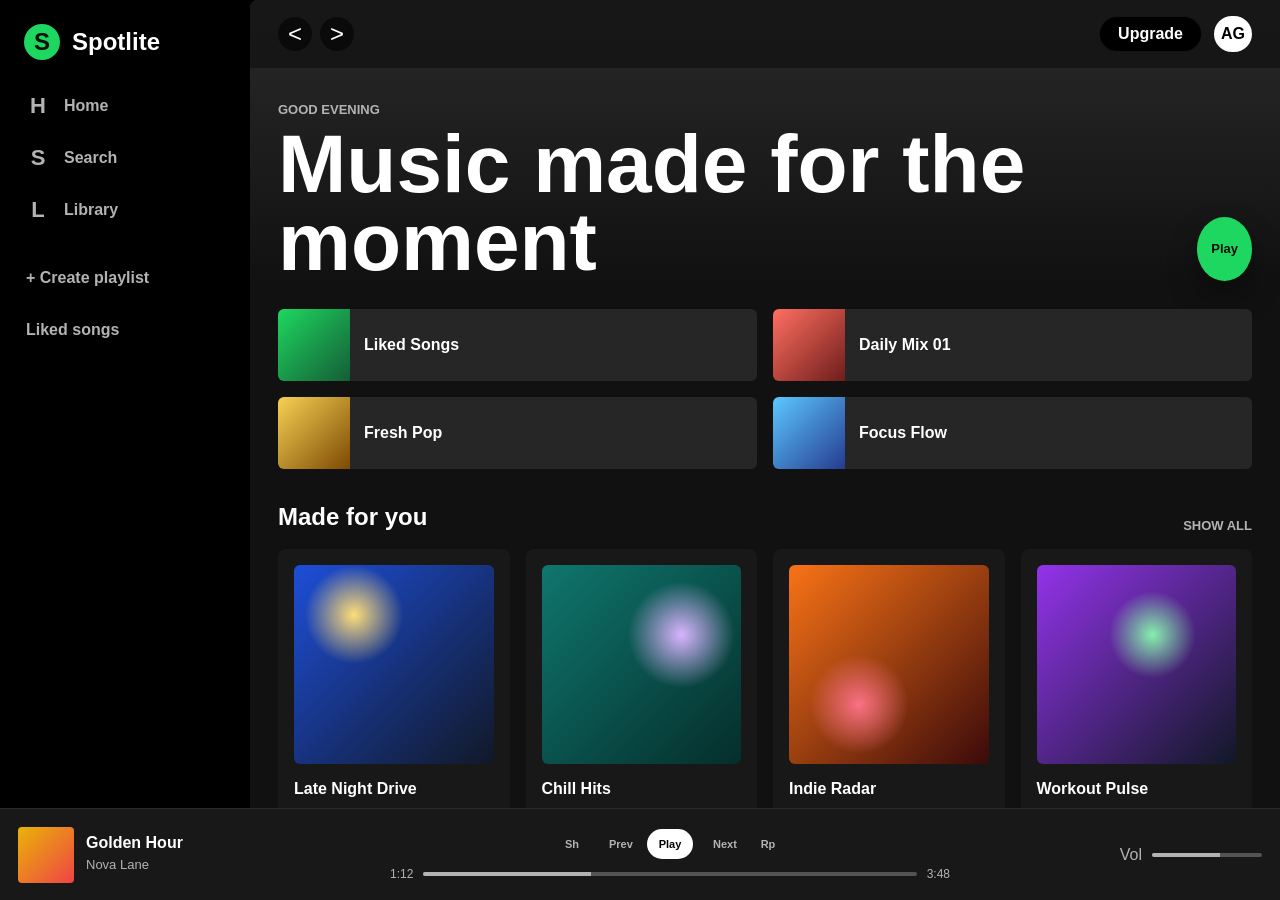
==== index.html @ 5ac537ba "first commit" ====
<!DOCTYPE html>
<html lang="en">
<head>
  <meta charset="UTF-8">
  <meta name="viewport" content="width=device-width, initial-scale=1.0">
  <title>Spotlite - Home</title>
  <link rel="stylesheet" href="styles.css">
</head>
<body data-page="home">
  <div class="app-shell">
    <aside class="sidebar" aria-label="Main navigation">
      <a class="brand" href="index.html" aria-label="Spotlite home">
        <span class="brand-mark">S</span>
        <span>Spotlite</span>
      </a>

      <nav class="nav-links">
        <a class="nav-link" href="index.html" data-page-link="home">
          <span class="icon">H</span>
          <span>Home</span>
        </a>
        <a class="nav-link" href="search.html" data-page-link="search">
          <span class="icon">S</span>
          <span>Search</span>
        </a>
        <a class="nav-link" href="library.html" data-page-link="library">
          <span class="icon">L</span>
          <span>Library</span>
        </a>
      </nav>

      <div class="playlist-stack">
        <button class="ghost-button">+ Create playlist</button>
        <button class="ghost-button">Liked songs</button>
      </div>
    </aside>

    <main class="main-content">
      <header class="topbar">
        <div class="history-buttons" aria-label="History controls">
          <button aria-label="Go back">&lt;</button>
          <button aria-label="Go forward">&gt;</button>
        </div>
        <div class="top-actions">
          <button class="pill secondary">Upgrade</button>
          <button class="profile-button" aria-label="Profile">AG</button>
        </div>
      </header>

      <section class="page" aria-labelledby="home-title">
        <div class="hero">
          <div>
            <p class="eyebrow">Good evening</p>
            <h1 id="home-title">Music made for the moment</h1>
          </div>
          <button class="play-button" aria-label="Play featured playlist">Play</button>
        </div>

        <div class="quick-grid" aria-label="Quick picks">
          <article class="quick-card">
            <span class="cover cover-green"></span>
            <span>Liked Songs</span>
          </article>
          <article class="quick-card">
            <span class="cover cover-red"></span>
            <span>Daily Mix 01</span>
          </article>
          <article class="quick-card">
            <span class="cover cover-gold"></span>
            <span>Fresh Pop</span>
          </article>
          <article class="quick-card">
            <span class="cover cover-blue"></span>
            <span>Focus Flow</span>
          </article>
        </div>

        <div class="section-head">
          <h2>Made for you</h2>
          <a href="search.html">Show all</a>
        </div>
        <div class="album-grid">
          <article class="album-card">
            <span class="album-art art-1"></span>
            <h3>Late Night Drive</h3>
            <p>Neon pop, smooth synths, midnight energy.</p>
          </article>
          <article class="album-card">
            <span class="album-art art-2"></span>
            <h3>Chill Hits</h3>
            <p>Easy tracks for study, work, and soft focus.</p>
          </article>
          <article class="album-card">
            <span class="album-art art-3"></span>
            <h3>Indie Radar</h3>
            <p>New voices and bright guitar hooks.</p>
          </article>
          <article class="album-card">
            <span class="album-art art-4"></span>
            <h3>Workout Pulse</h3>
            <p>High tempo tracks to keep moving.</p>
          </article>
        </div>
      </section>
    </main>

    <footer class="player" aria-label="Now playing">
      <div class="track-info">
        <span class="mini-cover"></span>
        <div>
          <strong>Golden Hour</strong>
          <span>Nova Lane</span>
        </div>
      </div>
      <div class="player-controls">
        <div class="control-row">
          <button aria-label="Shuffle">Sh</button>
          <button aria-label="Previous">Prev</button>
          <button class="main-control" aria-label="Play">Play</button>
          <button aria-label="Next">Next</button>
          <button aria-label="Repeat">Rp</button>
        </div>
        <div class="progress-row">
          <span>1:12</span>
          <div class="progress"><span></span></div>
          <span>3:48</span>
        </div>
      </div>
      <div class="volume-row">
        <span>Vol</span>
        <div class="volume"><span></span></div>
      </div>
    </footer>
  </div>

  <script src="script.js"></script>
</body>
</html>
---- styles.css ----
:root {
  --bg: #111111;
  --panel: #181818;
  --panel-soft: #242424;
  --panel-hover: #303030;
  --text: #ffffff;
  --muted: #b3b3b3;
  --green: #1ed760;
  --line: rgba(255, 255, 255, 0.08);
}

* {
  box-sizing: border-box;
}

body {
  margin: 0;
  min-height: 100vh;
  background: #000;
  color: var(--text);
  font-family: Arial, Helvetica, sans-serif;
}

button,
input {
  font: inherit;
}

button,
a,
.quick-card,
.album-card,
.category-card,
.library-item {
  transition: background 160ms ease, color 160ms ease, transform 160ms ease;
}

button {
  border: 0;
  cursor: pointer;
}

a {
  color: inherit;
  text-decoration: none;
}

.app-shell {
  display: grid;
  grid-template-columns: 250px 1fr;
  grid-template-rows: 1fr 92px;
  height: 100vh;
  overflow: hidden;
  background: #000;
}

.sidebar {
  grid-row: 1;
  display: flex;
  flex-direction: column;
  gap: 24px;
  padding: 24px 14px;
  background: #000;
}

.brand {
  display: flex;
  align-items: center;
  gap: 12px;
  padding: 0 10px;
  font-size: 24px;
  font-weight: 800;
}

.brand-mark {
  display: grid;
  place-items: center;
  width: 36px;
  height: 36px;
  border-radius: 50%;
  background: var(--green);
  color: #061006;
}

.nav-links,
.playlist-stack {
  display: grid;
  gap: 8px;
}

.nav-link,
.ghost-button {
  display: flex;
  align-items: center;
  gap: 14px;
  min-height: 44px;
  padding: 0 12px;
  border-radius: 6px;
  background: transparent;
  color: var(--muted);
  font-weight: 700;
  text-align: left;
}

.nav-link:hover,
.nav-link.active,
.ghost-button:hover {
  color: var(--text);
  background: var(--panel);
}

.icon {
  width: 24px;
  text-align: center;
  font-size: 22px;
}

.main-content {
  grid-column: 2;
  grid-row: 1;
  min-width: 0;
  overflow-y: auto;
  background: linear-gradient(180deg, #2a2a2a 0, var(--bg) 280px);
  border-radius: 8px 0 0 0;
}

.topbar {
  position: sticky;
  top: 0;
  z-index: 5;
  display: flex;
  justify-content: space-between;
  align-items: center;
  padding: 16px 28px;
  background: rgba(18, 18, 18, 0.74);
  backdrop-filter: blur(12px);
}

.history-buttons,
.top-actions,
.control-row,
.progress-row,
.volume-row,
.track-info,
.library-top,
.filter-row {
  display: flex;
  align-items: center;
}

.history-buttons {
  gap: 8px;
}

.history-buttons button,
.control-row button {
  display: grid;
  place-items: center;
  width: 34px;
  height: 34px;
  border-radius: 50%;
  background: rgba(0, 0, 0, 0.55);
  color: var(--text);
  font-size: 24px;
}

.top-actions {
  gap: 12px;
}

.pill,
.profile-button,
.filter {
  min-height: 36px;
  padding: 0 18px;
  border-radius: 999px;
  background: var(--text);
  color: #000;
  font-weight: 800;
}

.pill.secondary {
  background: #000;
  color: var(--text);
  border: 1px solid var(--line);
}

.profile-button {
  width: 38px;
  padding: 0;
}

.page {
  padding: 0 28px 36px;
}

.hero {
  display: flex;
  justify-content: space-between;
  align-items: end;
  gap: 24px;
  min-height: 210px;
  padding: 34px 0 28px;
}

.eyebrow {
  margin: 0 0 8px;
  color: var(--muted);
  font-weight: 700;
  text-transform: uppercase;
  letter-spacing: 0;
  font-size: 13px;
}

h1,
h2,
h3,
p {
  margin-top: 0;
}

h1 {
  margin-bottom: 0;
  font-size: clamp(38px, 7vw, 82px);
  line-height: 0.95;
  letter-spacing: 0;
}

h2 {
  margin-bottom: 18px;
  font-size: 24px;
}

.play-button {
  display: grid;
  place-items: center;
  width: 64px;
  height: 64px;
  border-radius: 50%;
  background: var(--green);
  color: #061006;
  font-size: 13px;
  font-weight: 800;
  box-shadow: 0 16px 30px rgba(0, 0, 0, 0.35);
}

.play-button:hover,
.album-card:hover,
.category-card:hover,
.library-item:hover,
.quick-card:hover {
  transform: translateY(-2px);
}

.quick-grid,
.album-grid,
.category-grid {
  display: grid;
  gap: 16px;
}

.quick-grid {
  grid-template-columns: repeat(2, minmax(0, 1fr));
  margin-bottom: 34px;
}

.quick-card {
  display: flex;
  align-items: center;
  gap: 14px;
  min-height: 72px;
  border-radius: 6px;
  background: rgba(255, 255, 255, 0.09);
  overflow: hidden;
  font-weight: 800;
}

.quick-card:hover {
  background: rgba(255, 255, 255, 0.16);
}

.cover,
.album-art,
.mini-cover {
  display: block;
  flex: 0 0 auto;
  background: linear-gradient(135deg, #1ed760, #155d36);
}

.cover {
  width: 72px;
  height: 72px;
}

.cover-red {
  background: linear-gradient(135deg, #ff6f61, #6f1d1b);
}

.cover-gold {
  background: linear-gradient(135deg, #f7d154, #7c4a03);
}

.cover-blue {
  background: linear-gradient(135deg, #5cc8ff, #253b8f);
}

.section-head {
  display: flex;
  justify-content: space-between;
  align-items: center;
}

.section-head a {
  color: var(--muted);
  font-size: 13px;
  font-weight: 800;
  text-transform: uppercase;
}

.album-grid {
  grid-template-columns: repeat(4, minmax(0, 1fr));
}

.album-card {
  min-width: 0;
  padding: 16px;
  border-radius: 8px;
  background: var(--panel);
}

.album-card:hover {
  background: var(--panel-hover);
}

.album-art {
  width: 100%;
  aspect-ratio: 1;
  border-radius: 6px;
  margin-bottom: 16px;
}

.art-1 {
  background: radial-gradient(circle at 30% 25%, #ffdd78, transparent 24%), linear-gradient(135deg, #1d4ed8, #111827);
}

.art-2 {
  background: radial-gradient(circle at 70% 35%, #d8b4fe, transparent 28%), linear-gradient(135deg, #0f766e, #052e2b);
}

.art-3 {
  background: radial-gradient(circle at 35% 70%, #fb7185, transparent 26%), linear-gradient(135deg, #f97316, #3b0a0a);
}

.art-4 {
  background: radial-gradient(circle at 58% 35%, #86efac, transparent 25%), linear-gradient(135deg, #9333ea, #111827);
}

.album-card h3,
.library-item h3 {
  margin-bottom: 6px;
  font-size: 16px;
}

.album-card p,
.library-item p,
.track-info span {
  margin: 0;
  color: var(--muted);
  font-size: 13px;
  line-height: 1.45;
}

.search-header {
  display: grid;
  gap: 22px;
  padding: 36px 0 28px;
}

.search-box {
  display: flex;
  align-items: center;
  gap: 12px;
  width: min(100%, 480px);
  height: 48px;
  padding: 0 18px;
  border-radius: 999px;
  background: #fff;
  color: #111;
}

.search-box input {
  width: 100%;
  border: 0;
  outline: 0;
}

.category-grid {
  grid-template-columns: repeat(4, minmax(0, 1fr));
}

.category-card {
  position: relative;
  min-height: 160px;
  padding: 18px;
  border-radius: 8px;
  overflow: hidden;
  font-size: 24px;
  font-weight: 800;
}

.category-card::after {
  content: "";
  position: absolute;
  right: -18px;
  bottom: -18px;
  width: 92px;
  height: 92px;
  border-radius: 8px;
  background: rgba(255, 255, 255, 0.22);
  transform: rotate(24deg);
}

.pop { background: #d946ef; }
.hiphop { background: #ef4444; }
.mood { background: #0ea5e9; }
.rock { background: #f97316; }
.dance { background: #14b8a6; }
.latin { background: #eab308; }
.podcast { background: #8b5cf6; }
.jazz { background: #64748b; }

.library-top {
  justify-content: space-between;
  gap: 18px;
  padding: 36px 0 24px;
}

.filter-row {
  gap: 10px;
  margin-bottom: 20px;
}

.filter {
  background: var(--panel-soft);
  color: var(--text);
  font-weight: 700;
}

.filter.active {
  background: var(--text);
  color: #000;
}

.library-list {
  display: grid;
  gap: 10px;
}

.library-item {
  display: flex;
  align-items: center;
  gap: 14px;
  min-height: 78px;
  padding: 8px;
  border-radius: 8px;
}

.library-item:hover {
  background: var(--panel-soft);
}

.player {
  grid-column: 1 / -1;
  grid-row: 2;
  display: grid;
  grid-template-columns: 280px 1fr 220px;
  align-items: center;
  gap: 18px;
  padding: 14px 18px;
  border-top: 1px solid var(--line);
  background: #181818;
}

.track-info {
  gap: 12px;
  min-width: 0;
}

.track-info div {
  display: grid;
  gap: 4px;
  min-width: 0;
}

.track-info strong,
.track-info span {
  overflow: hidden;
  text-overflow: ellipsis;
  white-space: nowrap;
}

.mini-cover {
  width: 56px;
  height: 56px;
  border-radius: 4px;
  background: linear-gradient(135deg, #eab308, #ef4444);
}

.player-controls {
  display: grid;
  gap: 8px;
  justify-items: center;
}

.control-row {
  gap: 12px;
}

.control-row button {
  min-width: 34px;
  height: 30px;
  padding: 0 8px;
  border-radius: 999px;
  background: transparent;
  color: var(--muted);
  font-size: 11px;
  font-weight: 800;
}

.control-row button:hover {
  color: var(--text);
}

.control-row .main-control {
  min-width: 46px;
  background: #fff;
  color: #000;
}

.progress-row {
  width: min(100%, 560px);
  gap: 10px;
  color: var(--muted);
  font-size: 12px;
}

.progress,
.volume {
  height: 4px;
  border-radius: 999px;
  background: #535353;
  overflow: hidden;
}

.progress {
  flex: 1;
}

.progress span,
.volume span {
  display: block;
  height: 100%;
  background: var(--muted);
}

.progress span {
  width: 34%;
}

.volume-row {
  justify-content: end;
  gap: 10px;
  color: var(--muted);
}

.volume {
  width: 110px;
}

.volume span {
  width: 62%;
}

@media (max-width: 900px) {
  .app-shell {
    grid-template-columns: 84px 1fr;
  }

  .brand span:last-child,
  .nav-link span:last-child,
  .ghost-button {
    display: none;
  }

  .sidebar {
    align-items: center;
    padding-inline: 10px;
  }

  .brand,
  .nav-link {
    justify-content: center;
    padding-inline: 0;
    width: 48px;
  }

  .album-grid,
  .category-grid {
    grid-template-columns: repeat(2, minmax(0, 1fr));
  }

  .player {
    grid-template-columns: 1fr;
    gap: 10px;
  }

  .volume-row {
    display: none;
  }
}

@media (max-width: 640px) {
  .app-shell {
    grid-template-columns: 1fr;
    grid-template-rows: 1fr 86px 70px;
  }

  .sidebar {
    grid-row: 3;
    flex-direction: row;
    justify-content: space-around;
    padding: 8px;
    border-top: 1px solid var(--line);
  }

  .brand {
    display: none;
  }

  .nav-links {
    display: grid;
    grid-template-columns: repeat(3, 1fr);
    width: 100%;
  }

  .nav-link {
    width: auto;
    height: 52px;
  }

  .nav-link span:last-child {
    display: block;
    font-size: 11px;
  }

  .playlist-stack,
  .top-actions .secondary,
  .history-buttons {
    display: none;
  }

  .main-content {
    grid-column: 1;
    border-radius: 0;
  }

  .topbar,
  .page {
    padding-inline: 16px;
  }

  .hero {
    align-items: start;
    min-height: 180px;
  }

  .play-button {
    width: 52px;
    height: 52px;
  }

  .quick-grid,
  .album-grid,
  .category-grid {
    grid-template-columns: 1fr;
  }

  .category-card {
    min-height: 112px;
  }

  .player {
    grid-column: 1;
    grid-row: 2;
    padding: 10px 14px;
  }

  .player-controls {
    display: none;
  }
}
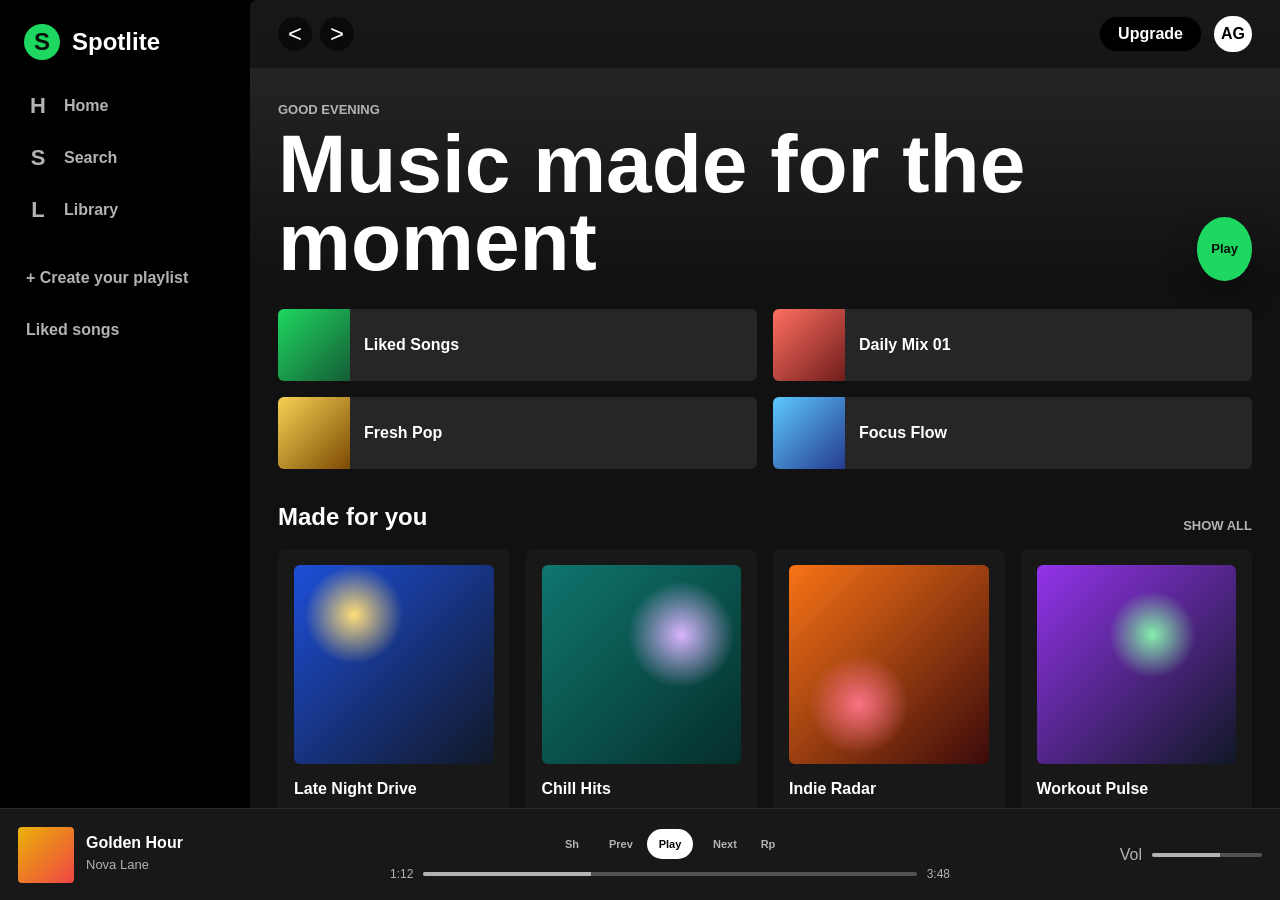
==== commit 6cb24f35: "second commit" ====
--- a/index.html
+++ b/index.html
@@ -30,7 +30,7 @@
       </nav>
 
       <div class="playlist-stack">
-        <button class="ghost-button">+ Create playlist</button>
+        <button class="ghost-button">+ Create your playlist</button>
         <button class="ghost-button">Liked songs</button>
       </div>
     </aside>
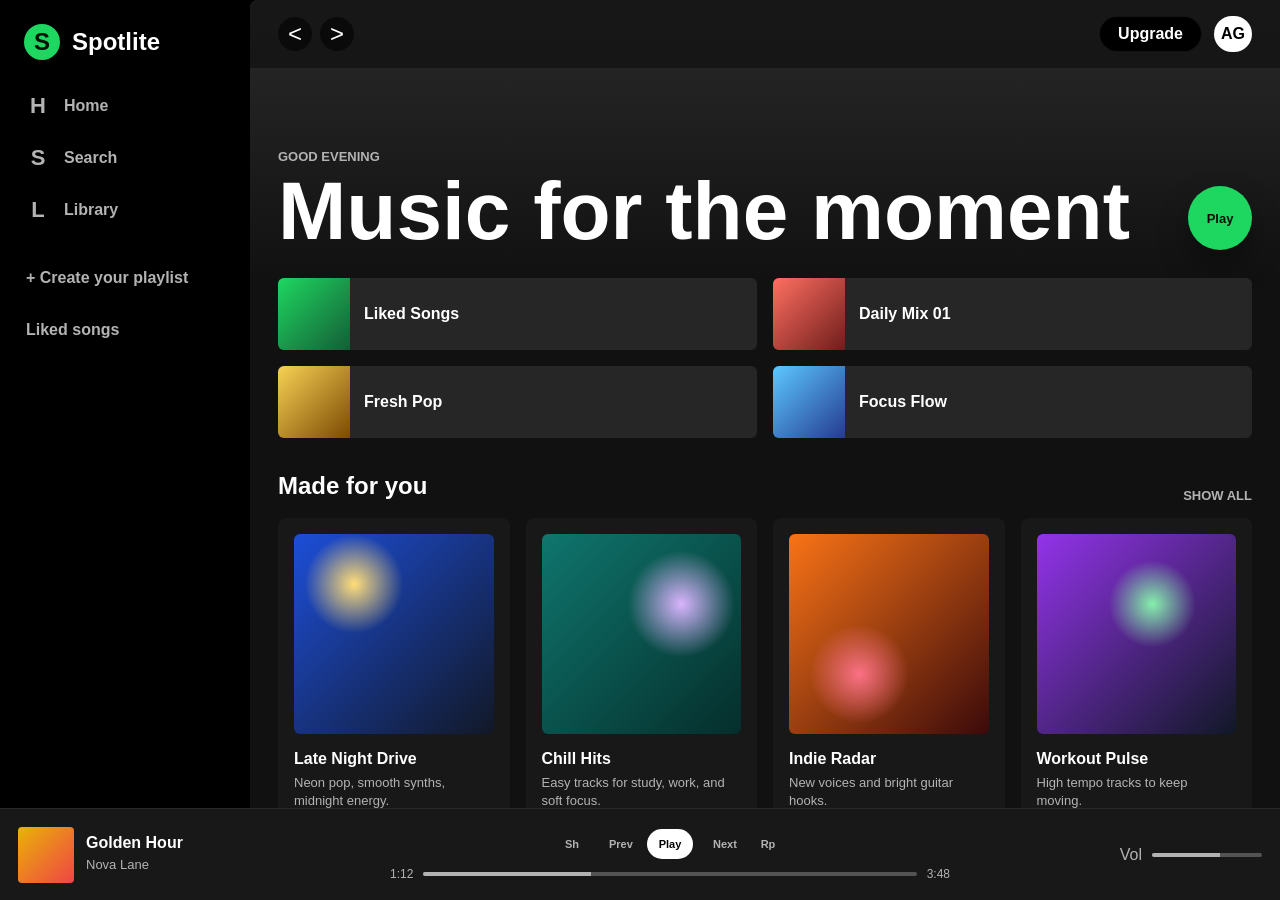
==== commit 21faf93e: "changed" ====
--- a/index.html
+++ b/index.html
@@ -51,7 +51,7 @@
         <div class="hero">
           <div>
             <p class="eyebrow">Good evening</p>
-            <h1 id="home-title">Music made for the moment</h1>
+            <h1 id="home-title">Music for the moment</h1>
           </div>
           <button class="play-button" aria-label="Play featured playlist">Play</button>
         </div>
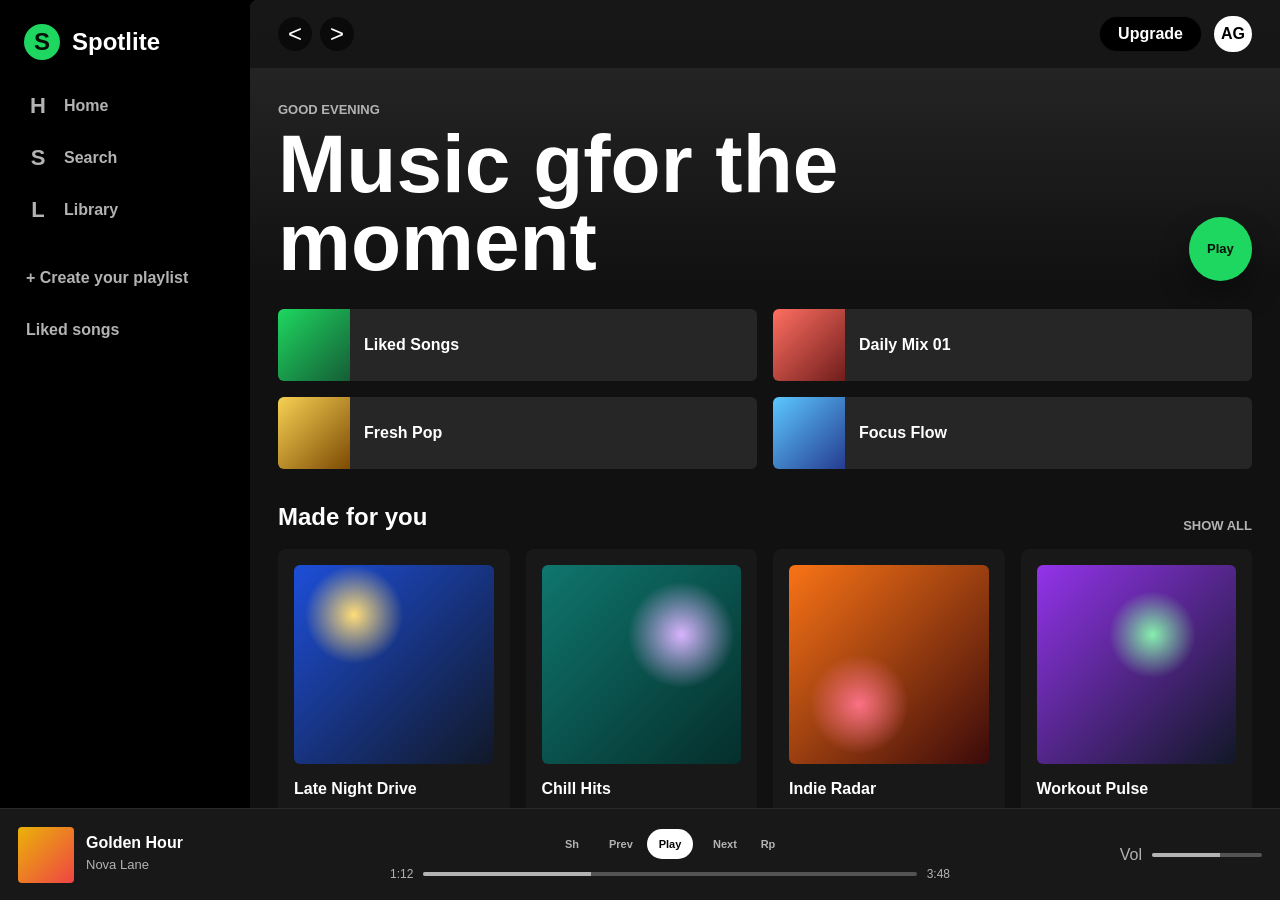
==== commit f0478350: "first message" ====
--- a/index.html
+++ b/index.html
@@ -51,7 +51,7 @@
         <div class="hero">
           <div>
             <p class="eyebrow">Good evening</p>
-            <h1 id="home-title">Music for the moment</h1>
+            <h1 id="home-title">Music gfor the moment</h1>
           </div>
           <button class="play-button" aria-label="Play featured playlist">Play</button>
         </div>
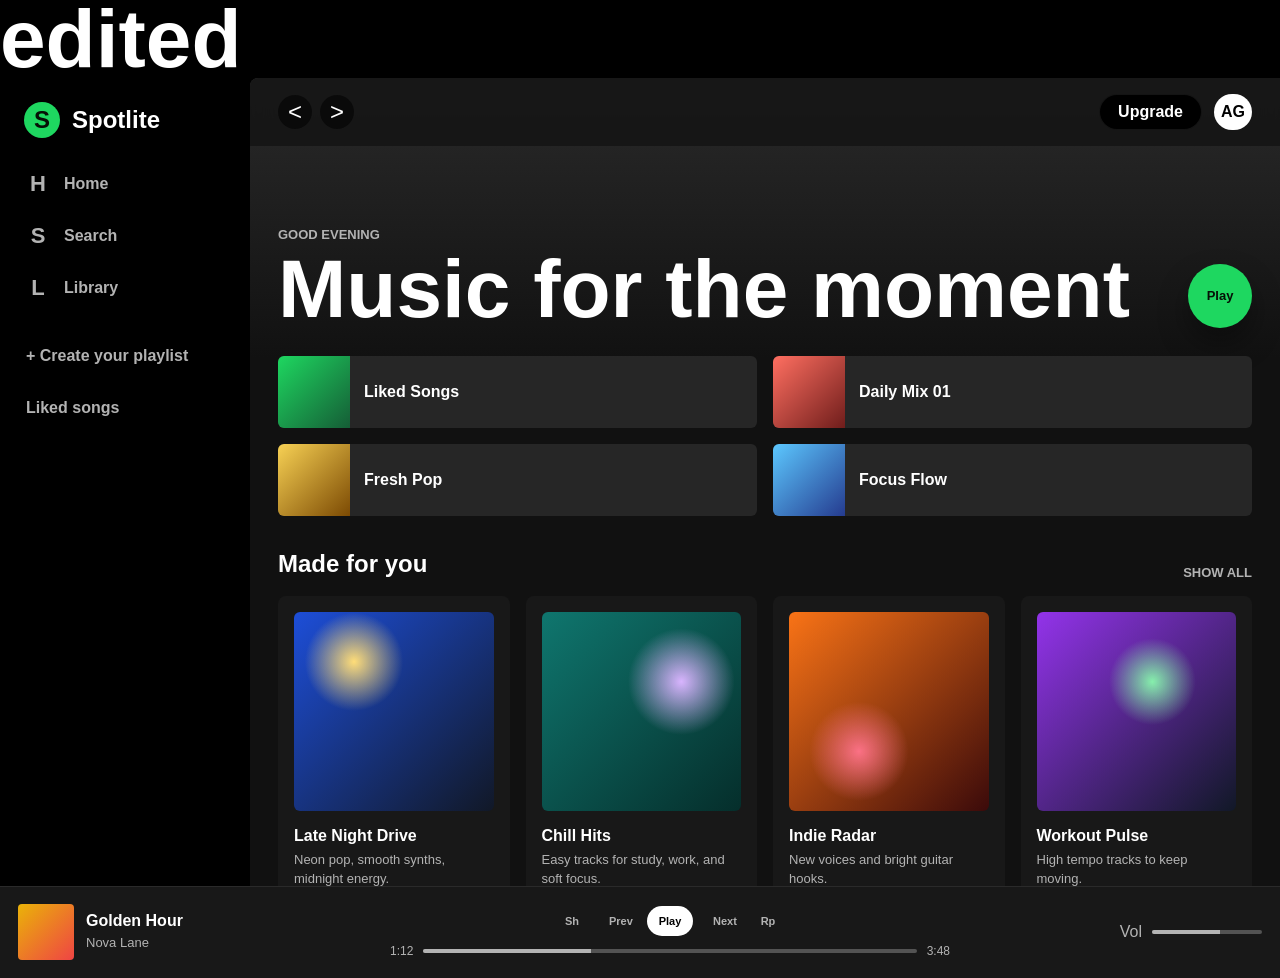
==== commit 0987b25b: "new commit" ====
--- a/index.html
+++ b/index.html
@@ -7,6 +7,7 @@
   <link rel="stylesheet" href="styles.css">
 </head>
 <body data-page="home">
+  <h1>edited</h1>
   <div class="app-shell">
     <aside class="sidebar" aria-label="Main navigation">
       <a class="brand" href="index.html" aria-label="Spotlite home">
@@ -51,7 +52,7 @@
         <div class="hero">
           <div>
             <p class="eyebrow">Good evening</p>
-            <h1 id="home-title">Music gfor the moment</h1>
+            <h1 id="home-title">Music for the moment</h1>
           </div>
           <button class="play-button" aria-label="Play featured playlist">Play</button>
         </div>
